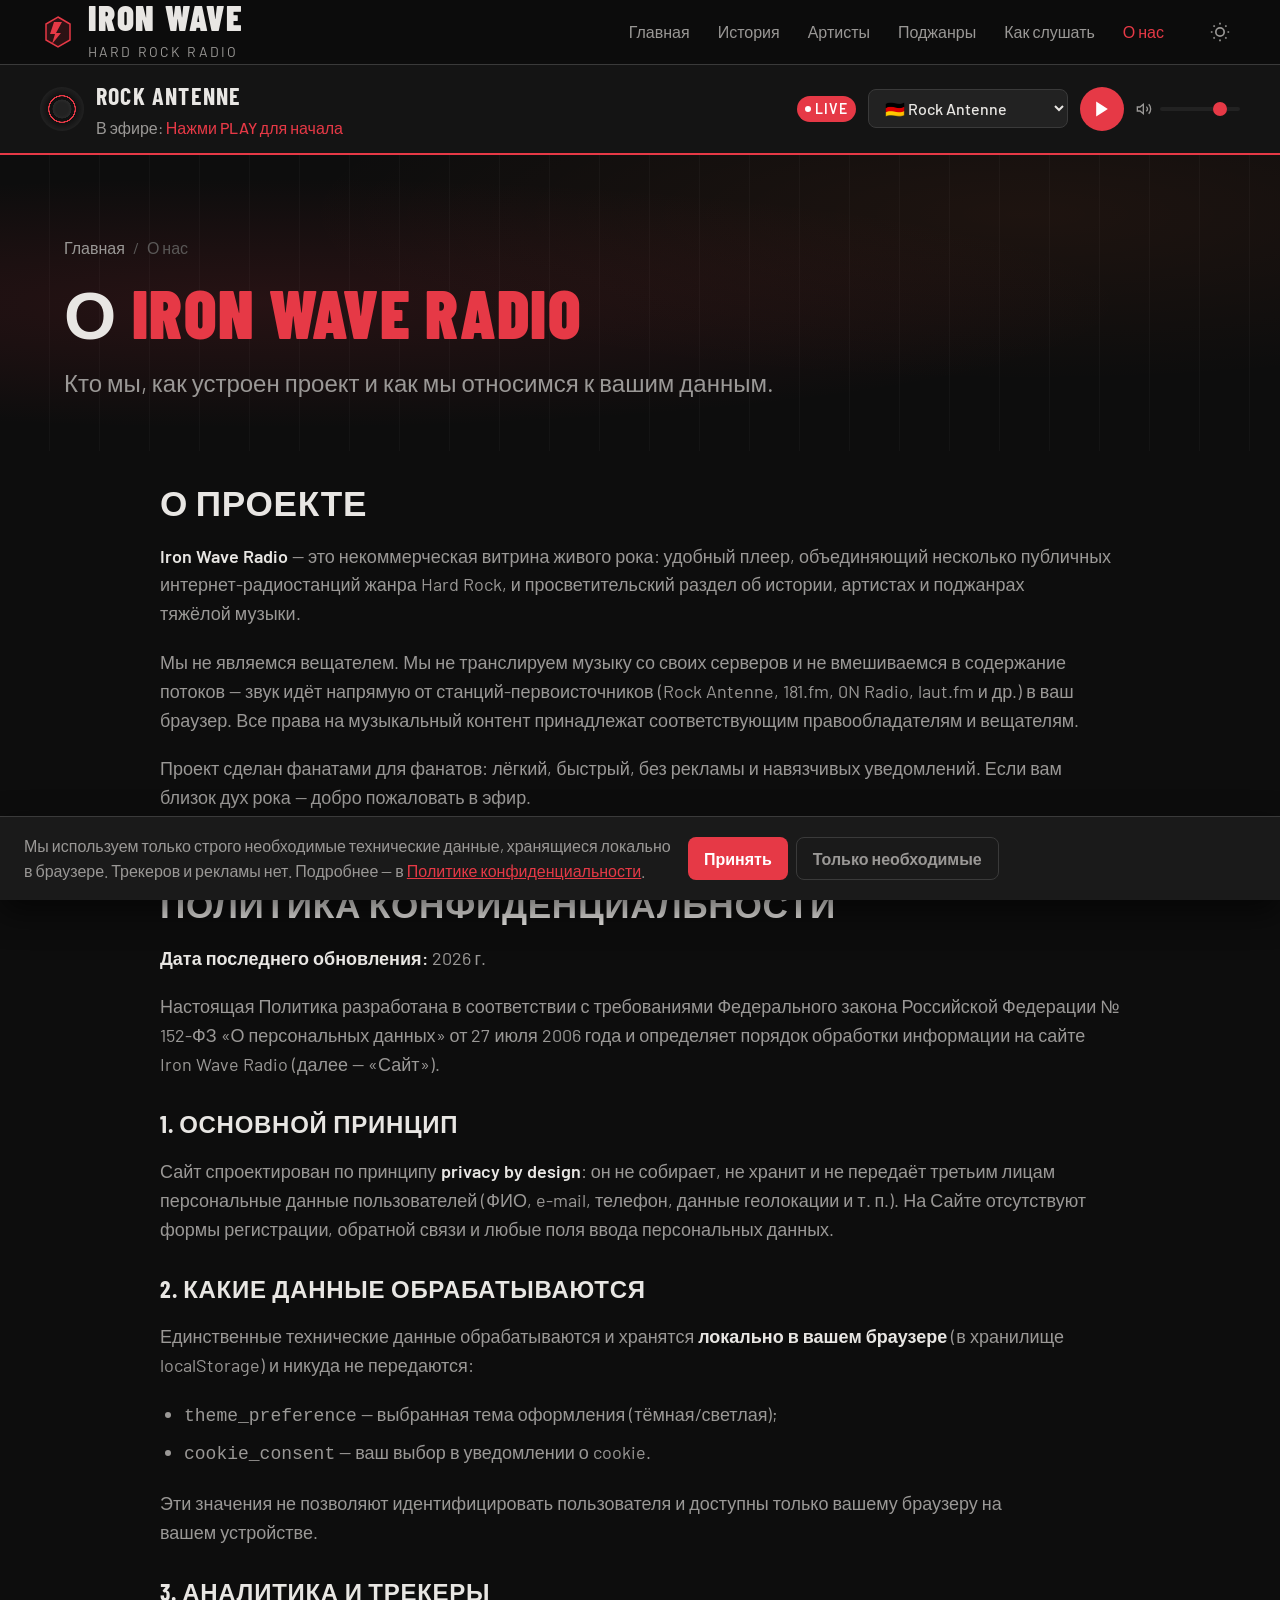
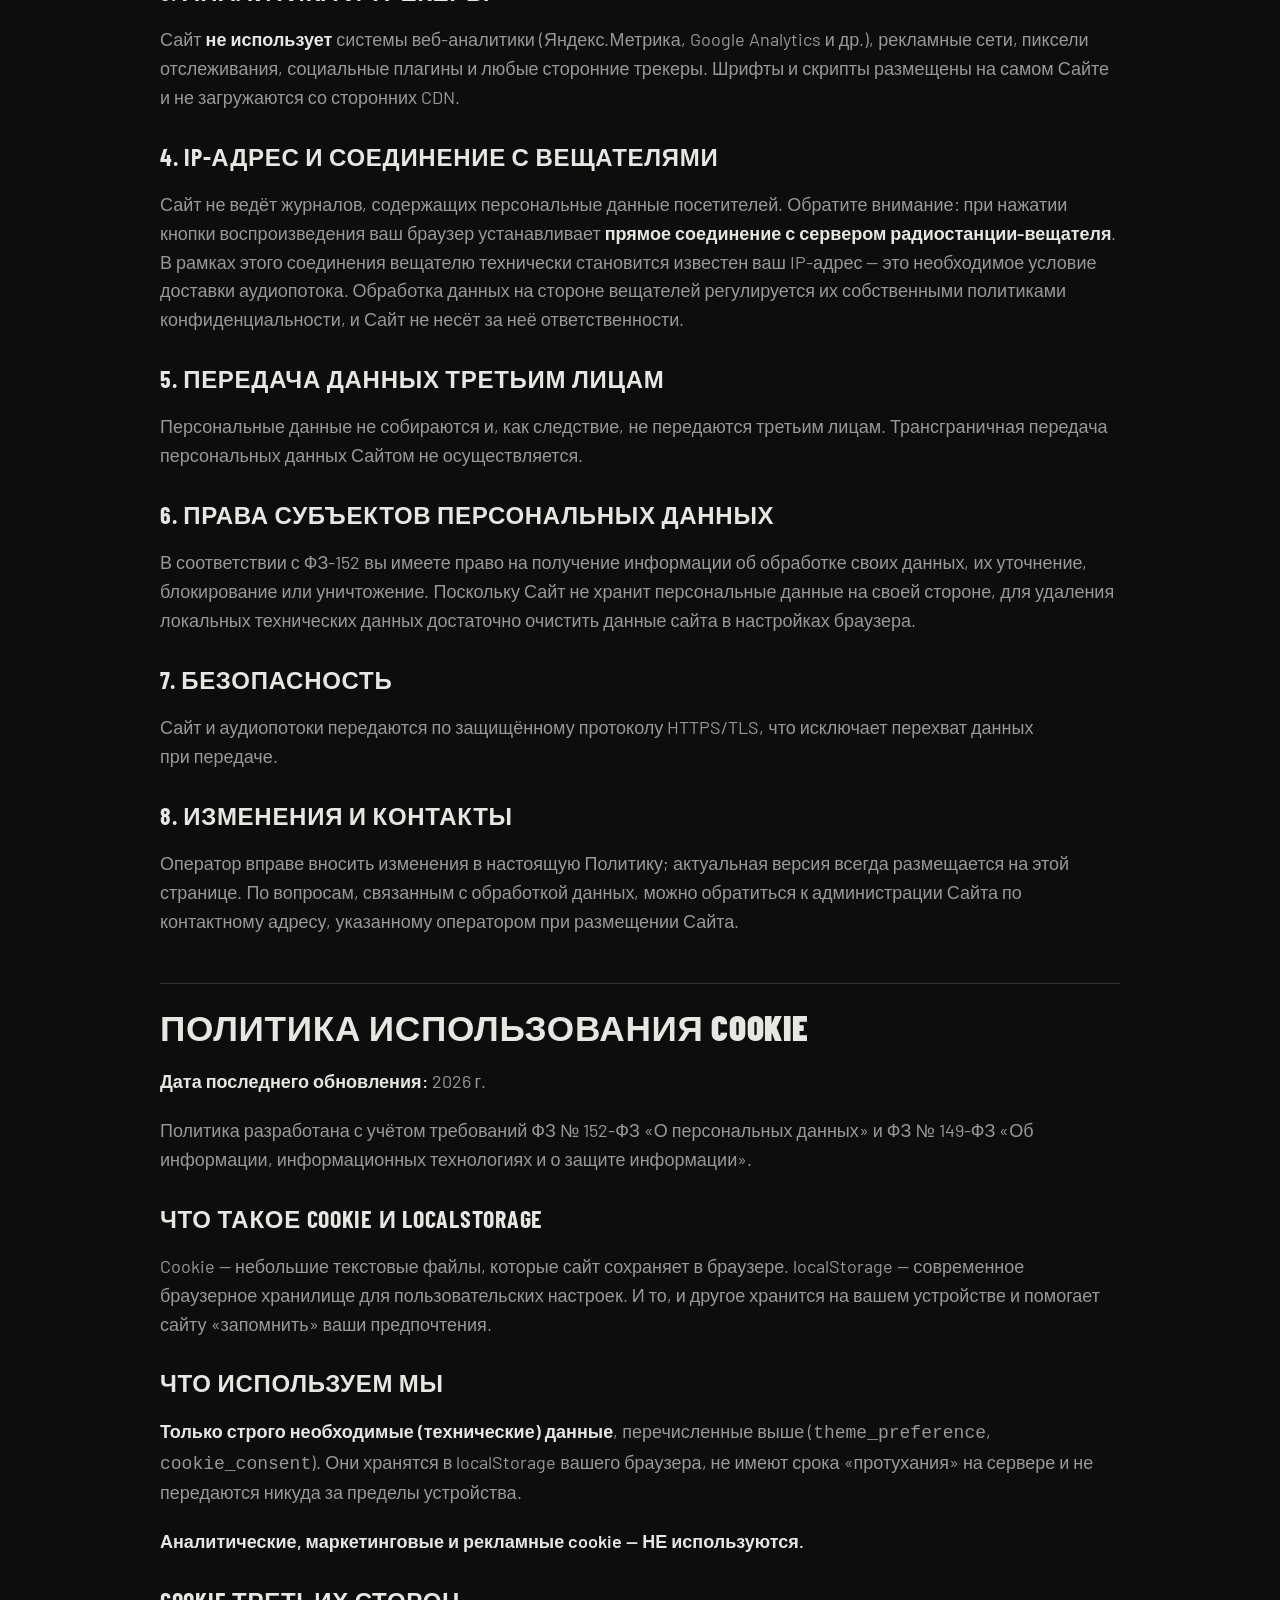
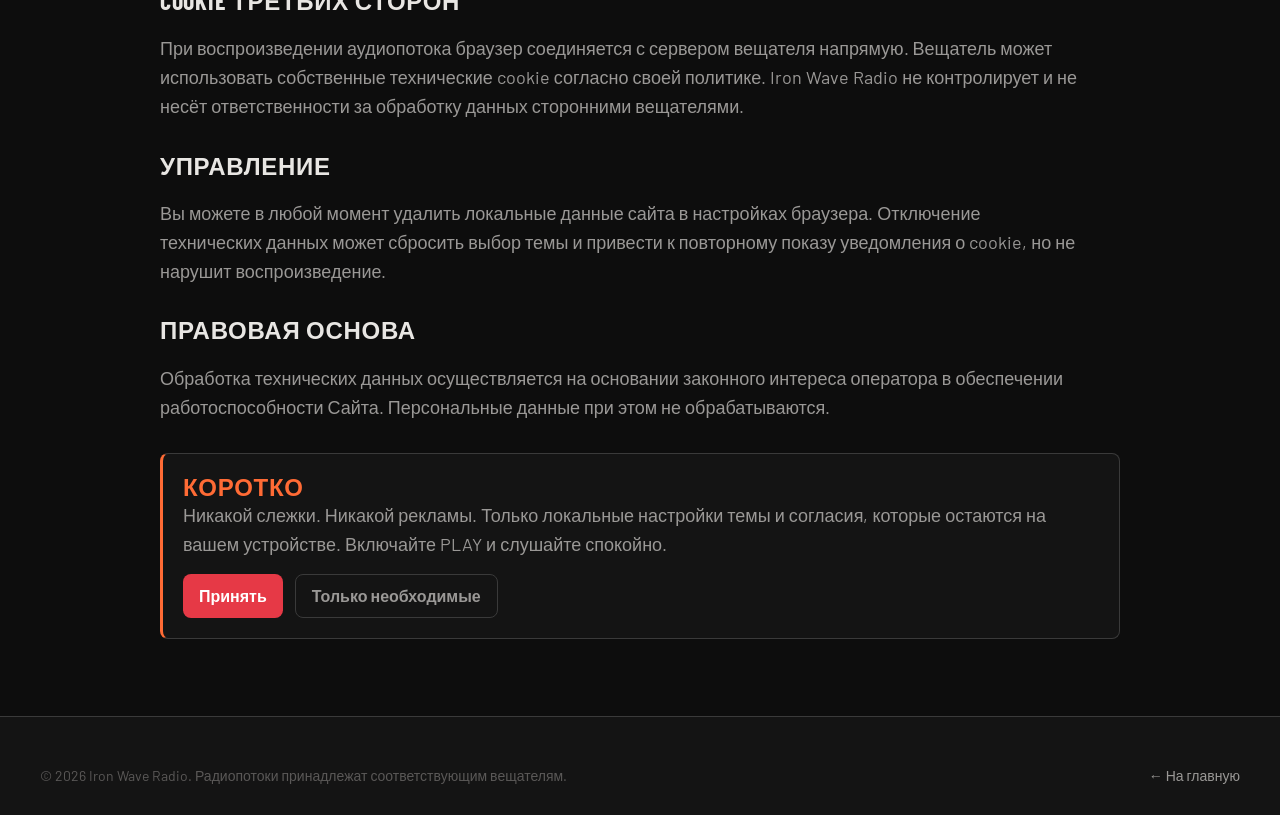
==== about.html @ d5342d9d "Build out Iron Wave Radio: multi-page site, 12 streams, self-hosted fonts - Fix bugs from template: " ====
<!DOCTYPE html>
<html lang="ru" data-theme="dark">
<head>
  <meta charset="UTF-8">
  <meta name="viewport" content="width=device-width, initial-scale=1.0">
  <title>О радиостанции, конфиденциальность и cookies | Iron Wave Radio</title>
  <meta name="description" content="О проекте Iron Wave Radio, политика конфиденциальности по 152-ФЗ и политика использования cookie. Мы не собираем персональные данные и не используем трекеры.">
  <link rel="canonical" href="/about.html">
  <link rel="icon" type="image/svg+xml" href="data:image/svg+xml,%3Csvg xmlns='http://www.w3.org/2000/svg' viewBox='0 0 32 32'%3E%3Crect width='32' height='32' fill='%23111'/%3E%3Cpath d='M6 8 L6 24 L10 24 L10 17 L16 17 L16 24 L20 24 L20 8 L16 8 L16 14 L10 14 L10 8 Z' fill='%23e63946'/%3E%3Cpath d='M22 8 L22 24 L26 24 L26 8 Z' fill='%23e63946'/%3E%3C/svg%3E">
  <link rel="stylesheet" href="assets/fonts.css">
  <link rel="stylesheet" href="assets/styles.css">
</head>
<body>

<a href="#main" class="btn btn-primary" style="position:absolute;top:-60px;left:var(--space-2);z-index:9999;" onfocus="this.style.top='var(--space-2)'" onblur="this.style.top='-60px'">Перейти к содержимому</a>

<div id="cookie-banner" role="dialog" aria-label="Уведомление о cookies">
  <p>Мы используем только строго необходимые технические данные, хранящиеся локально в браузере. Трекеров и рекламы нет. Подробнее — в <a href="#privacy">Политике конфиденциальности</a>.</p>
  <div class="cookie-btns">
    <button class="btn btn-primary" onclick="acceptCookies()">Принять</button>
    <button class="btn btn-outline" onclick="closeCookieBanner()">Только необходимые</button>
  </div>
</div>

<header>
  <div class="header-inner">
    <a href="index.html" class="logo" aria-label="IRON WAVE RADIO — на главную">
      <svg width="36" height="36" viewBox="0 0 36 36" fill="none" aria-hidden="true">
        <path d="M18 3 L30 10 L30 26 L18 33 L6 26 L6 10 Z" fill="currentColor" opacity="0.15"/>
        <path d="M18 3 L30 10 L30 26 L18 33 L6 26 L6 10 Z" stroke="currentColor" stroke-width="1.5"/>
        <path d="M14 8 L22 8 L16 19 L21 19 L12 30 L15 20 L10 20 Z" fill="currentColor"/>
      </svg>
      <div><span class="logo-text">Iron Wave</span><span class="logo-sub">Hard Rock Radio</span></div>
    </a>
    <nav class="main-nav" aria-label="Основная навигация">
      <a href="index.html">Главная</a>
      <a href="history.html">История</a>
      <a href="artists.html">Артисты</a>
      <a href="subgenres.html">Поджанры</a>
      <a href="guide.html">Как слушать</a>
      <a href="about.html" aria-current="page">О нас</a>
    </nav>
    <div class="header-actions">
      <button id="theme-toggle" aria-label="Переключить тему"></button>
      <button class="hamburger" id="hamburger" aria-label="Меню" aria-expanded="false"><span></span><span></span><span></span></button>
    </div>
  </div>
</header>

<nav class="mobile-menu hidden" id="mobile-menu" aria-label="Мобильное меню">
  <a href="index.html">🏠 Главная</a>
  <a href="history.html">📖 История</a>
  <a href="artists.html">🎸 Артисты</a>
  <a href="subgenres.html">🎚️ Поджанры</a>
  <a href="guide.html">🎧 Как слушать</a>
  <a href="about.html">⚡ О нас</a>
</nav>

<div class="player-bar" role="region" aria-label="Плеер">
  <div class="player-inner">
    <div class="station-info">
      <div class="vinyl-icon" id="vinyl" aria-hidden="true"></div>
      <div>
        <div class="station-name" id="current-station-name">Rock Antenne</div>
        <div class="now-playing">В эфире: <span id="now-track">Нажми PLAY для начала</span></div>
      </div>
    </div>
    <div class="player-controls">
      <div class="live-badge"><div class="live-dot"></div>LIVE</div>
      <label class="sr-only" for="station-select">Выбор станции</label>
      <select id="station-select" class="station-select" aria-label="Выбор станции"></select>
      <button class="play-btn" id="play-btn" onclick="togglePlay()" aria-label="Воспроизвести / Остановить">
        <svg id="play-icon" width="20" height="20" viewBox="0 0 24 24" fill="currentColor"><polygon points="5,3 19,12 5,21"/></svg>
      </button>
      <div class="volume-wrap" aria-label="Громкость">
        <svg width="16" height="16" viewBox="0 0 24 24" fill="none" stroke="currentColor" stroke-width="2" aria-hidden="true">
          <polygon points="11 5 6 9 2 9 2 15 6 15 11 19 11 5"/>
          <path d="M19.07 4.93a10 10 0 0 1 0 14.14M15.54 8.46a5 5 0 0 1 0 7.07"/>
        </svg>
        <input type="range" id="volume" min="0" max="1" step="0.05" value="0.8" aria-label="Громкость">
      </div>
    </div>
  </div>
</div>
<audio id="radio-player" preload="none"></audio>

<main id="main">
  <section class="page-hero">
    <div class="hero-bg" aria-hidden="true"></div>
    <div class="container">
      <div class="breadcrumb"><a href="index.html">Главная</a><span>/</span>О нас</div>
      <h1 class="page-title">О <em>Iron Wave Radio</em></h1>
      <p class="page-intro">Кто мы, как устроен проект и как мы относимся к вашим данным.</p>
    </div>
  </section>

  <section class="section" style="padding-top:0">
    <div class="container">
      <article class="prose">
        <h2 id="about">О проекте</h2>
        <p><strong>Iron Wave Radio</strong> — это некоммерческая витрина живого рока: удобный плеер, объединяющий несколько публичных интернет-радиостанций жанра Hard Rock, и просветительский раздел об истории, артистах и поджанрах тяжёлой музыки.</p>
        <p>Мы не являемся вещателем. Мы не транслируем музыку со своих серверов и не вмешиваемся в содержание потоков — звук идёт напрямую от станций-первоисточников (Rock Antenne, 181.fm, 0N Radio, laut.fm и др.) в ваш браузер. Все права на музыкальный контент принадлежат соответствующим правообладателям и вещателям.</p>
        <p>Проект сделан фанатами для фанатов: лёгкий, быстрый, без рекламы и навязчивых уведомлений. Если вам близок дух рока — добро пожаловать в эфир.</p>

        <h2 id="privacy">Политика конфиденциальности</h2>
        <p><strong>Дата последнего обновления:</strong> <span data-year>2025</span> г.</p>
        <p>Настоящая Политика разработана в соответствии с требованиями Федерального закона Российской Федерации № 152-ФЗ «О персональных данных» от 27 июля 2006 года и определяет порядок обработки информации на сайте Iron Wave Radio (далее — «Сайт»).</p>

        <h3>1. Основной принцип</h3>
        <p>Сайт спроектирован по принципу <strong>privacy by design</strong>: он не собирает, не хранит и не передаёт третьим лицам персональные данные пользователей (ФИО, e-mail, телефон, данные геолокации и т. п.). На Сайте отсутствуют формы регистрации, обратной связи и любые поля ввода персональных данных.</p>

        <h3>2. Какие данные обрабатываются</h3>
        <p>Единственные технические данные обрабатываются и хранятся <strong>локально в вашем браузере</strong> (в хранилище localStorage) и никуда не передаются:</p>
        <ul>
          <li><code>theme_preference</code> — выбранная тема оформления (тёмная/светлая);</li>
          <li><code>cookie_consent</code> — ваш выбор в уведомлении о cookie.</li>
        </ul>
        <p>Эти значения не позволяют идентифицировать пользователя и доступны только вашему браузеру на вашем устройстве.</p>

        <h3>3. Аналитика и трекеры</h3>
        <p>Сайт <strong>не использует</strong> системы веб-аналитики (Яндекс.Метрика, Google Analytics и др.), рекламные сети, пиксели отслеживания, социальные плагины и любые сторонние трекеры. Шрифты и скрипты размещены на самом Сайте и не загружаются со сторонних CDN.</p>

        <h3>4. IP-адрес и соединение с вещателями</h3>
        <p>Сайт не ведёт журналов, содержащих персональные данные посетителей. Обратите внимание: при нажатии кнопки воспроизведения ваш браузер устанавливает <strong>прямое соединение с сервером радиостанции-вещателя</strong>. В рамках этого соединения вещателю технически становится известен ваш IP-адрес — это необходимое условие доставки аудиопотока. Обработка данных на стороне вещателей регулируется их собственными политиками конфиденциальности, и Сайт не несёт за неё ответственности.</p>

        <h3>5. Передача данных третьим лицам</h3>
        <p>Персональные данные не собираются и, как следствие, не передаются третьим лицам. Трансграничная передача персональных данных Сайтом не осуществляется.</p>

        <h3>6. Права субъектов персональных данных</h3>
        <p>В соответствии с ФЗ-152 вы имеете право на получение информации об обработке своих данных, их уточнение, блокирование или уничтожение. Поскольку Сайт не хранит персональные данные на своей стороне, для удаления локальных технических данных достаточно очистить данные сайта в настройках браузера.</p>

        <h3>7. Безопасность</h3>
        <p>Сайт и аудиопотоки передаются по защищённому протоколу HTTPS/TLS, что исключает перехват данных при передаче.</p>

        <h3>8. Изменения и контакты</h3>
        <p>Оператор вправе вносить изменения в настоящую Политику; актуальная версия всегда размещается на этой странице. По вопросам, связанным с обработкой данных, можно обратиться к администрации Сайта по контактному адресу, указанному оператором при размещении Сайта.</p>

        <h2 id="cookies">Политика использования Cookie</h2>
        <p><strong>Дата последнего обновления:</strong> <span data-year>2025</span> г.</p>
        <p>Политика разработана с учётом требований ФЗ № 152-ФЗ «О персональных данных» и ФЗ № 149-ФЗ «Об информации, информационных технологиях и о защите информации».</p>

        <h3>Что такое cookie и localStorage</h3>
        <p>Cookie — небольшие текстовые файлы, которые сайт сохраняет в браузере. localStorage — современное браузерное хранилище для пользовательских настроек. И то, и другое хранится на вашем устройстве и помогает сайту «запомнить» ваши предпочтения.</p>

        <h3>Что используем мы</h3>
        <p><strong>Только строго необходимые (технические) данные</strong>, перечисленные выше (<code>theme_preference</code>, <code>cookie_consent</code>). Они хранятся в localStorage вашего браузера, не имеют срока «протухания» на сервере и не передаются никуда за пределы устройства.</p>
        <p><strong>Аналитические, маркетинговые и рекламные cookie — НЕ используются.</strong></p>

        <h3>Cookie третьих сторон</h3>
        <p>При воспроизведении аудиопотока браузер соединяется с сервером вещателя напрямую. Вещатель может использовать собственные технические cookie согласно своей политике. Iron Wave Radio не контролирует и не несёт ответственности за обработку данных сторонними вещателями.</p>

        <h3>Управление</h3>
        <p>Вы можете в любой момент удалить локальные данные сайта в настройках браузера. Отключение технических данных может сбросить выбор темы и привести к повторному показу уведомления о cookie, но не нарушит воспроизведение.</p>

        <h3>Правовая основа</h3>
        <p>Обработка технических данных осуществляется на основании законного интереса оператора в обеспечении работоспособности Сайта. Персональные данные при этом не обрабатываются.</p>

        <div class="callout" style="margin-top:var(--space-8)"><h3>Коротко</h3><p>Никакой слежки. Никакой рекламы. Только локальные настройки темы и согласия, которые остаются на вашем устройстве. Включайте PLAY и слушайте спокойно.</p>
          <div style="margin-top:var(--space-4);display:flex;gap:var(--space-3);flex-wrap:wrap;">
            <button class="btn btn-primary" onclick="acceptCookies()">Принять</button>
            <button class="btn btn-outline" onclick="closeCookieBanner()">Только необходимые</button>
          </div>
        </div>
      </article>
    </div>
  </section>
</main>

<footer>
  <div class="footer-inner">
    <div class="footer-bottom" style="border-top:none;padding-top:0">
      <p>© <span data-year>2025</span> Iron Wave Radio. Радиопотоки принадлежат соответствующим вещателям.</p>
      <p><a href="index.html" style="color:var(--color-text-muted);text-decoration:none">← На главную</a></p>
    </div>
  </div>
</footer>

<script src="assets/app.js"></script>
</body>
</html>
---- assets/fonts.css ----
/* vietnamese */
@font-face {
  font-family: 'Barlow';
  font-style: normal;
  font-weight: 400;
  font-display: swap;
  src: url(fonts/7cHpv4kjgoGqM7E_A8s52Hs.woff2) format('woff2');
  unicode-range: U+0102-0103, U+0110-0111, U+0128-0129, U+0168-0169, U+01A0-01A1, U+01AF-01B0, U+0300-0301, U+0303-0304, U+0308-0309, U+0323, U+0329, U+1EA0-1EF9, U+20AB;
}
/* latin-ext */
@font-face {
  font-family: 'Barlow';
  font-style: normal;
  font-weight: 400;
  font-display: swap;
  src: url(fonts/7cHpv4kjgoGqM7E_Ass52Hs.woff2) format('woff2');
  unicode-range: U+0100-02BA, U+02BD-02C5, U+02C7-02CC, U+02CE-02D7, U+02DD-02FF, U+0304, U+0308, U+0329, U+1D00-1DBF, U+1E00-1E9F, U+1EF2-1EFF, U+2020, U+20A0-20AB, U+20AD-20C0, U+2113, U+2C60-2C7F, U+A720-A7FF;
}
/* latin */
@font-face {
  font-family: 'Barlow';
  font-style: normal;
  font-weight: 400;
  font-display: swap;
  src: url(fonts/7cHpv4kjgoGqM7E_DMs5.woff2) format('woff2');
  unicode-range: U+0000-00FF, U+0131, U+0152-0153, U+02BB-02BC, U+02C6, U+02DA, U+02DC, U+0304, U+0308, U+0329, U+2000-206F, U+20AC, U+2122, U+2191, U+2193, U+2212, U+2215, U+FEFF, U+FFFD;
}
/* vietnamese */
@font-face {
  font-family: 'Barlow';
  font-style: normal;
  font-weight: 500;
  font-display: swap;
  src: url(fonts/7cHqv4kjgoGqM7E3_-gs6FospT4.woff2) format('woff2');
  unicode-range: U+0102-0103, U+0110-0111, U+0128-0129, U+0168-0169, U+01A0-01A1, U+01AF-01B0, U+0300-0301, U+0303-0304, U+0308-0309, U+0323, U+0329, U+1EA0-1EF9, U+20AB;
}
/* latin-ext */
@font-face {
  font-family: 'Barlow';
  font-style: normal;
  font-weight: 500;
  font-display: swap;
  src: url(fonts/7cHqv4kjgoGqM7E3_-gs6VospT4.woff2) format('woff2');
  unicode-range: U+0100-02BA, U+02BD-02C5, U+02C7-02CC, U+02CE-02D7, U+02DD-02FF, U+0304, U+0308, U+0329, U+1D00-1DBF, U+1E00-1E9F, U+1EF2-1EFF, U+2020, U+20A0-20AB, U+20AD-20C0, U+2113, U+2C60-2C7F, U+A720-A7FF;
}
/* latin */
@font-face {
  font-family: 'Barlow';
  font-style: normal;
  font-weight: 500;
  font-display: swap;
  src: url(fonts/7cHqv4kjgoGqM7E3_-gs51os.woff2) format('woff2');
  unicode-range: U+0000-00FF, U+0131, U+0152-0153, U+02BB-02BC, U+02C6, U+02DA, U+02DC, U+0304, U+0308, U+0329, U+2000-206F, U+20AC, U+2122, U+2191, U+2193, U+2212, U+2215, U+FEFF, U+FFFD;
}
/* vietnamese */
@font-face {
  font-family: 'Barlow';
  font-style: normal;
  font-weight: 600;
  font-display: swap;
  src: url(fonts/7cHqv4kjgoGqM7E30-8s6FospT4.woff2) format('woff2');
  unicode-range: U+0102-0103, U+0110-0111, U+0128-0129, U+0168-0169, U+01A0-01A1, U+01AF-01B0, U+0300-0301, U+0303-0304, U+0308-0309, U+0323, U+0329, U+1EA0-1EF9, U+20AB;
}
/* latin-ext */
@font-face {
  font-family: 'Barlow';
  font-style: normal;
  font-weight: 600;
  font-display: swap;
  src: url(fonts/7cHqv4kjgoGqM7E30-8s6VospT4.woff2) format('woff2');
  unicode-range: U+0100-02BA, U+02BD-02C5, U+02C7-02CC, U+02CE-02D7, U+02DD-02FF, U+0304, U+0308, U+0329, U+1D00-1DBF, U+1E00-1E9F, U+1EF2-1EFF, U+2020, U+20A0-20AB, U+20AD-20C0, U+2113, U+2C60-2C7F, U+A720-A7FF;
}
/* latin */
@font-face {
  font-family: 'Barlow';
  font-style: normal;
  font-weight: 600;
  font-display: swap;
  src: url(fonts/7cHqv4kjgoGqM7E30-8s51os.woff2) format('woff2');
  unicode-range: U+0000-00FF, U+0131, U+0152-0153, U+02BB-02BC, U+02C6, U+02DA, U+02DC, U+0304, U+0308, U+0329, U+2000-206F, U+20AC, U+2122, U+2191, U+2193, U+2212, U+2215, U+FEFF, U+FFFD;
}
/* vietnamese */
@font-face {
  font-family: 'Barlow Condensed';
  font-style: normal;
  font-weight: 700;
  font-display: swap;
  src: url(fonts/HTxwL3I-JCGChYJ8VI-L6OO_au7B46r2z3nWuZEC.woff2) format('woff2');
  unicode-range: U+0102-0103, U+0110-0111, U+0128-0129, U+0168-0169, U+01A0-01A1, U+01AF-01B0, U+0300-0301, U+0303-0304, U+0308-0309, U+0323, U+0329, U+1EA0-1EF9, U+20AB;
}
/* latin-ext */
@font-face {
  font-family: 'Barlow Condensed';
  font-style: normal;
  font-weight: 700;
  font-display: swap;
  src: url(fonts/HTxwL3I-JCGChYJ8VI-L6OO_au7B46r2z3jWuZEC.woff2) format('woff2');
  unicode-range: U+0100-02BA, U+02BD-02C5, U+02C7-02CC, U+02CE-02D7, U+02DD-02FF, U+0304, U+0308, U+0329, U+1D00-1DBF, U+1E00-1E9F, U+1EF2-1EFF, U+2020, U+20A0-20AB, U+20AD-20C0, U+2113, U+2C60-2C7F, U+A720-A7FF;
}
/* latin */
@font-face {
  font-family: 'Barlow Condensed';
  font-style: normal;
  font-weight: 700;
  font-display: swap;
  src: url(fonts/HTxwL3I-JCGChYJ8VI-L6OO_au7B46r2z3bWuQ.woff2) format('woff2');
  unicode-range: U+0000-00FF, U+0131, U+0152-0153, U+02BB-02BC, U+02C6, U+02DA, U+02DC, U+0304, U+0308, U+0329, U+2000-206F, U+20AC, U+2122, U+2191, U+2193, U+2212, U+2215, U+FEFF, U+FFFD;
}
/* vietnamese */
@font-face {
  font-family: 'Barlow Condensed';
  font-style: normal;
  font-weight: 900;
  font-display: swap;
  src: url(fonts/HTxwL3I-JCGChYJ8VI-L6OO_au7B45L0z3nWuZEC.woff2) format('woff2');
  unicode-range: U+0102-0103, U+0110-0111, U+0128-0129, U+0168-0169, U+01A0-01A1, U+01AF-01B0, U+0300-0301, U+0303-0304, U+0308-0309, U+0323, U+0329, U+1EA0-1EF9, U+20AB;
}
/* latin-ext */
@font-face {
  font-family: 'Barlow Condensed';
  font-style: normal;
  font-weight: 900;
  font-display: swap;
  src: url(fonts/HTxwL3I-JCGChYJ8VI-L6OO_au7B45L0z3jWuZEC.woff2) format('woff2');
  unicode-range: U+0100-02BA, U+02BD-02C5, U+02C7-02CC, U+02CE-02D7, U+02DD-02FF, U+0304, U+0308, U+0329, U+1D00-1DBF, U+1E00-1E9F, U+1EF2-1EFF, U+2020, U+20A0-20AB, U+20AD-20C0, U+2113, U+2C60-2C7F, U+A720-A7FF;
}
/* latin */
@font-face {
  font-family: 'Barlow Condensed';
  font-style: normal;
  font-weight: 900;
  font-display: swap;
  src: url(fonts/HTxwL3I-JCGChYJ8VI-L6OO_au7B45L0z3bWuQ.woff2) format('woff2');
  unicode-range: U+0000-00FF, U+0131, U+0152-0153, U+02BB-02BC, U+02C6, U+02DA, U+02DC, U+0304, U+0308, U+0329, U+2000-206F, U+20AC, U+2122, U+2191, U+2193, U+2212, U+2215, U+FEFF, U+FFFD;
}
---- assets/styles.css ----
/* Iron Wave Radio — shared stylesheet
   Art direction: Hard Rock → aggressive, raw, electric energy
   Palette: dark charcoal base, crimson red accent, warm gray text
   Typography: Barlow Condensed (display) + Barlow (body) */

/* === TOKENS === */
:root {
  --text-xs:   clamp(0.75rem,  0.7rem + 0.25vw, 0.875rem);
  --text-sm:   clamp(0.875rem, 0.8rem + 0.35vw, 1rem);
  --text-base: clamp(1rem,     0.95rem + 0.25vw, 1.125rem);
  --text-lg:   clamp(1.125rem, 1rem + 0.75vw, 1.5rem);
  --text-xl:   clamp(1.5rem,   1.2rem + 1.25vw, 2.25rem);
  --text-2xl:  clamp(2rem,     1.2rem + 2.5vw, 3.5rem);
  --text-3xl:  clamp(2.5rem,   1rem + 4vw, 5rem);
  --text-hero: clamp(3rem,     0.5rem + 7vw, 8rem);

  --space-1:  0.25rem; --space-2: 0.5rem; --space-3: 0.75rem;
  --space-4:  1rem;    --space-5: 1.25rem; --space-6: 1.5rem;
  --space-8:  2rem;    --space-10: 2.5rem; --space-12: 3rem;
  --space-16: 4rem;    --space-20: 5rem;   --space-24: 6rem;

  --radius-sm: 0.25rem; --radius-md: 0.5rem;
  --radius-lg: 0.75rem; --radius-xl: 1rem; --radius-full: 9999px;

  --transition: 180ms cubic-bezier(0.16, 1, 0.3, 1);

  --font-display: 'Barlow Condensed', 'Arial Narrow', sans-serif;
  --font-body: 'Barlow', 'Helvetica Neue', sans-serif;

  --content-narrow: 640px;
  --content-default: 960px;
  --content-wide: 1200px;

  /* Hard Rock custom palette — dark/default */
  --color-bg:             #0d0d0d;
  --color-surface:        #141414;
  --color-surface-2:      #1a1a1a;
  --color-surface-offset: #222222;
  --color-surface-dynamic:#2a2a2a;
  --color-divider:        #333333;
  --color-border:         #3a3a3a;
  --color-text:           #e8e6e3;
  --color-text-muted:     #9a9896;
  --color-text-faint:     #5a5857;
  --color-text-inverse:   #0d0d0d;

  --color-primary:        #e63946;
  --color-primary-hover:  #c1121f;
  --color-primary-active: #9d0208;
  --color-primary-highlight: #3a1015;

  --color-accent:         #ff6b35;
  --color-gold:           #ffd60a;

  --shadow-sm: 0 1px 2px oklch(0 0 0 / 0.4);
  --shadow-md: 0 4px 12px oklch(0 0 0 / 0.5);
  --shadow-lg: 0 12px 32px oklch(0 0 0 / 0.6);
}

[data-theme="light"] {
  --color-bg:             #f5f5f5;
  --color-surface:        #ffffff;
  --color-surface-2:      #fafafa;
  --color-surface-offset: #eeeeee;
  --color-surface-dynamic:#e5e5e5;
  --color-divider:        #dddddd;
  --color-border:         #cccccc;
  --color-text:           #1a1a1a;
  --color-text-muted:     #555555;
  --color-text-faint:     #999999;
  --color-text-inverse:   #ffffff;
  --color-primary:        #c1121f;
  --color-primary-hover:  #9d0208;
  --color-primary-active: #780000;
  --color-primary-highlight: #fde0e2;
  --shadow-sm: 0 1px 2px oklch(0.2 0.01 80 / 0.08);
  --shadow-md: 0 4px 12px oklch(0.2 0.01 80 / 0.1);
  --shadow-lg: 0 12px 32px oklch(0.2 0.01 80 / 0.15);
}

@media (prefers-color-scheme: light) {
  :root:not([data-theme]) {
    --color-bg: #f5f5f5; --color-surface: #ffffff;
    --color-surface-2: #fafafa; --color-surface-offset: #eeeeee;
    --color-surface-dynamic: #e5e5e5; --color-divider: #dddddd;
    --color-border: #cccccc; --color-text: #1a1a1a;
    --color-text-muted: #555555; --color-text-faint: #999999;
    --color-text-inverse: #ffffff; --color-primary: #c1121f;
    --color-primary-hover: #9d0208; --color-primary-active: #780000;
    --color-primary-highlight: #fde0e2;
    --shadow-sm: 0 1px 2px oklch(0.2 0.01 80 / 0.08);
    --shadow-md: 0 4px 12px oklch(0.2 0.01 80 / 0.1);
    --shadow-lg: 0 12px 32px oklch(0.2 0.01 80 / 0.15);
  }
}

/* === BASE === */
*, *::before, *::after { box-sizing: border-box; margin: 0; padding: 0; }
html {
  -webkit-font-smoothing: antialiased; -moz-osx-font-smoothing: grayscale;
  text-rendering: optimizeLegibility; scroll-behavior: smooth;
  scroll-padding-top: var(--space-16);
}
body {
  min-height: 100dvh; line-height: 1.6;
  font-family: var(--font-body); font-size: var(--text-base);
  color: var(--color-text); background-color: var(--color-bg);
  overflow-x: hidden;
}
img, video { display: block; max-width: 100%; height: auto; }
ul[role="list"], ol[role="list"] { list-style: none; }
input, button, select { font: inherit; color: inherit; }
h1,h2,h3,h4,h5,h6 { text-wrap: balance; line-height: 1.1; }
p, li { text-wrap: pretty; }
button { cursor: pointer; background: none; border: none; }
a { color: inherit; }
.sr-only { position: absolute; width: 1px; height: 1px; padding: 0; margin: -1px;
           overflow: hidden; clip: rect(0,0,0,0); white-space: nowrap; border: 0; }
::selection { background: oklch(from var(--color-primary) l c h / 0.3); color: var(--color-text); }
:focus-visible { outline: 2px solid var(--color-primary); outline-offset: 3px; border-radius: var(--radius-sm); }
@media (prefers-reduced-motion: reduce) {
  *, *::before, *::after { animation-duration: 0.01ms !important; transition-duration: 0.01ms !important; }
}

/* === COOKIE BANNER === */
#cookie-banner {
  position: fixed; bottom: 0; left: 0; right: 0; z-index: 1000;
  background: var(--color-surface-2);
  border-top: 1px solid var(--color-border);
  padding: var(--space-4) var(--space-6);
  display: flex; gap: var(--space-4); align-items: center; flex-wrap: wrap;
  box-shadow: var(--shadow-lg);
  transform: translateY(100%);
  animation: slide-up 0.5s 1.5s cubic-bezier(0.16,1,0.3,1) forwards;
}
@keyframes slide-up { to { transform: translateY(0); } }
#cookie-banner p { font-size: var(--text-sm); color: var(--color-text-muted); flex: 1; min-width: 200px; max-width: 72ch; }
#cookie-banner p a { color: var(--color-primary); text-decoration: underline; }
.cookie-btns { display: flex; gap: var(--space-2); flex-wrap: wrap; }
.btn { display: inline-flex; align-items: center; gap: var(--space-2);
       padding: var(--space-2) var(--space-4); border-radius: var(--radius-md);
       font-size: var(--text-sm); font-weight: 600; transition: all var(--transition);
       white-space: nowrap; border: none; cursor: pointer; text-decoration: none; }
.btn-primary { background: var(--color-primary); color: #fff; }
.btn-primary:hover { background: var(--color-primary-hover); }
.btn-outline { background: transparent; color: var(--color-text-muted);
               border: 1px solid var(--color-border); }
.btn-outline:hover { border-color: var(--color-text-muted); color: var(--color-text); }
.btn-ghost { background: transparent; color: var(--color-text-muted); padding: var(--space-2) var(--space-3); }
.btn-ghost:hover { color: var(--color-text); }

/* === HEADER === */
header {
  position: sticky; top: 0; z-index: 100;
  background: color-mix(in oklch, var(--color-bg) 85%, transparent);
  backdrop-filter: blur(12px);
  border-bottom: 1px solid var(--color-border);
  padding: 0 var(--space-6);
}
.header-inner {
  max-width: var(--content-wide); margin: 0 auto;
  display: flex; align-items: center; height: 64px; gap: var(--space-6);
}
.logo {
  display: flex; align-items: center; gap: var(--space-3);
  text-decoration: none; flex-shrink: 0;
}
.logo svg { color: var(--color-primary); }
.logo-text { font-family: var(--font-display); font-size: var(--text-xl); font-weight: 900;
             letter-spacing: 0.05em; text-transform: uppercase; color: var(--color-text);
             line-height: 1; }
.logo-sub { font-size: var(--text-xs); color: var(--color-text-muted); letter-spacing: 0.15em;
            text-transform: uppercase; display: block; margin-top: 2px; }
nav.main-nav { display: flex; gap: var(--space-1); margin-left: auto; }
nav.main-nav a { font-size: var(--text-sm); font-weight: 500; color: var(--color-text-muted);
         padding: var(--space-2) var(--space-3); border-radius: var(--radius-md);
         text-decoration: none; transition: color var(--transition), background var(--transition); }
nav.main-nav a:hover { color: var(--color-text); background: var(--color-surface-offset); }
nav.main-nav a[aria-current="page"] { color: var(--color-primary); }
.header-actions { display: flex; gap: var(--space-2); align-items: center; }
#theme-toggle { width: 40px; height: 40px; display: flex; align-items: center;
                justify-content: center; border-radius: var(--radius-md);
                color: var(--color-text-muted); transition: all var(--transition); }
#theme-toggle:hover { color: var(--color-text); background: var(--color-surface-offset); }
.hamburger { display: none; flex-direction: column; gap: 5px; width: 40px; height: 40px;
              align-items: center; justify-content: center; border-radius: var(--radius-md); }
.hamburger span { display: block; width: 20px; height: 2px; background: var(--color-text-muted);
                   transition: all var(--transition); border-radius: 2px; }
.mobile-menu { display: none; }

/* === PLAYER BAR === */
.player-bar {
  position: sticky; top: 64px; z-index: 90;
  background: var(--color-surface);
  border-bottom: 2px solid var(--color-primary);
  padding: var(--space-3) var(--space-6);
}
.player-inner {
  max-width: var(--content-wide); margin: 0 auto;
  display: flex; align-items: center; gap: var(--space-4); flex-wrap: wrap;
}
.station-info { display: flex; align-items: center; gap: var(--space-3); flex: 1; min-width: 200px; }
.vinyl-icon {
  width: 44px; height: 44px; border-radius: 50%;
  background: radial-gradient(circle at 50% 50%, var(--color-surface-offset) 20%, var(--color-surface-dynamic) 30%, #111 31%, #111 40%, var(--color-primary) 41%, var(--color-primary) 44%, #111 45%, #333 100%);
  transition: transform 2s linear;
  flex-shrink: 0;
}
.vinyl-icon.spinning { animation: vinyl-spin 2s linear infinite; }
@keyframes vinyl-spin { to { transform: rotate(360deg); } }
.station-name { font-family: var(--font-display); font-size: var(--text-lg); font-weight: 700;
                text-transform: uppercase; letter-spacing: 0.05em; }
.now-playing { font-size: var(--text-sm); color: var(--color-text-muted); }
.now-playing span { color: var(--color-primary); font-weight: 500; }

.stream-selector { display: flex; gap: var(--space-2); flex-wrap: wrap; }
.stream-btn {
  padding: var(--space-1) var(--space-3); border-radius: var(--radius-full);
  font-size: var(--text-xs); font-weight: 600; text-transform: uppercase;
  letter-spacing: 0.08em; border: 1px solid var(--color-border);
  color: var(--color-text-muted); background: transparent;
  transition: all var(--transition); cursor: pointer;
}
.stream-btn:hover, .stream-btn.active {
  background: var(--color-primary); color: #fff; border-color: var(--color-primary);
}

.station-select {
  background: var(--color-surface-offset); color: var(--color-text);
  border: 1px solid var(--color-border); border-radius: var(--radius-md);
  padding: var(--space-2) var(--space-3); font-size: var(--text-sm); font-weight: 500;
  max-width: 200px; cursor: pointer; transition: border-color var(--transition);
}
.station-select:hover { border-color: var(--color-primary); }
.player-controls { display: flex; align-items: center; gap: var(--space-3); flex-wrap: wrap; }
.play-btn {
  width: 44px; height: 44px; border-radius: 50%;
  background: var(--color-primary); color: #fff;
  display: flex; align-items: center; justify-content: center;
  transition: all var(--transition); box-shadow: 0 0 0 0 var(--color-primary);
}
.play-btn:hover { background: var(--color-primary-hover); transform: scale(1.05); }
.play-btn.playing { animation: pulse-ring 1.5s ease-out infinite; }
@keyframes pulse-ring {
  0% { box-shadow: 0 0 0 0 oklch(from var(--color-primary) l c h / 0.7); }
  70% { box-shadow: 0 0 0 12px oklch(from var(--color-primary) l c h / 0); }
  100% { box-shadow: 0 0 0 0 oklch(from var(--color-primary) l c h / 0); }
}
.volume-wrap { display: flex; align-items: center; gap: var(--space-2); }
.volume-wrap svg { color: var(--color-text-muted); flex-shrink: 0; }
input[type="range"] {
  -webkit-appearance: none; appearance: none; width: 80px; height: 4px;
  background: var(--color-surface-offset); border-radius: var(--radius-full);
  outline: none; cursor: pointer;
}
input[type="range"]::-webkit-slider-thumb {
  -webkit-appearance: none; appearance: none; width: 14px; height: 14px; border-radius: 50%;
  background: var(--color-primary); cursor: pointer;
  transition: transform var(--transition);
}
input[type="range"]::-webkit-slider-thumb:hover { transform: scale(1.2); }
input[type="range"]::-moz-range-thumb {
  width: 14px; height: 14px; border: none; border-radius: 50%; background: var(--color-primary); cursor: pointer;
}
.live-badge {
  display: inline-flex; align-items: center; gap: var(--space-1);
  background: var(--color-primary); color: #fff;
  padding: 2px var(--space-2); border-radius: var(--radius-full);
  font-size: var(--text-xs); font-weight: 700; letter-spacing: 0.08em;
  text-transform: uppercase;
}
.live-dot { width: 6px; height: 6px; border-radius: 50%; background: #fff;
             animation: blink 1s ease-in-out infinite; }
@keyframes blink { 0%,100%{opacity:1} 50%{opacity:0.3} }

/* === HERO === */
.hero {
  position: relative; overflow: hidden;
  padding: clamp(var(--space-16), 10vw, var(--space-24)) var(--space-6);
  background: var(--color-bg);
}
.hero-bg {
  position: absolute; inset: 0; z-index: 0;
  background: radial-gradient(ellipse at 20% 50%, oklch(from var(--color-primary) l c h / 0.12) 0%, transparent 60%),
              radial-gradient(ellipse at 80% 20%, oklch(from var(--color-accent) l c h / 0.07) 0%, transparent 50%),
              repeating-linear-gradient(90deg, transparent, transparent 49px, oklch(from var(--color-border) l c h / 0.3) 50px);
}
.hero-inner { position: relative; z-index: 1; max-width: var(--content-wide); margin: 0 auto;
               display: grid; grid-template-columns: 1fr 1fr; gap: var(--space-12); align-items: center; }
.hero-tag { font-size: var(--text-xs); font-weight: 700; letter-spacing: 0.2em; text-transform: uppercase;
             color: var(--color-primary); margin-bottom: var(--space-4); display: block; }
.hero h1 { font-family: var(--font-display); font-size: var(--text-hero); font-weight: 900;
            text-transform: uppercase; letter-spacing: 0.02em; line-height: 0.9;
            color: var(--color-text); margin-bottom: var(--space-6); }
.hero h1 em { font-style: normal; color: var(--color-primary); display: block; }
.hero p { font-size: var(--text-lg); color: var(--color-text-muted); max-width: 50ch;
           margin-bottom: var(--space-8); }
.hero-cta { display: flex; gap: var(--space-3); flex-wrap: wrap; }
.btn-lg { padding: var(--space-3) var(--space-8); font-size: var(--text-base); }
.hero-stats { display: flex; gap: var(--space-8); margin-top: var(--space-10); }
.stat-item { text-align: left; }
.stat-num { font-family: var(--font-display); font-size: var(--text-2xl); font-weight: 900;
            color: var(--color-primary); line-height: 1; }
.stat-label { font-size: var(--text-xs); color: var(--color-text-muted); text-transform: uppercase;
              letter-spacing: 0.1em; margin-top: var(--space-1); }
.hero-visual { position: relative; display: flex; align-items: center; justify-content: center; }
.album-stack { position: relative; width: 280px; height: 280px; margin: 0 auto; }
.album-card {
  position: absolute; width: 200px; height: 200px; border-radius: var(--radius-lg);
  background: var(--color-surface-offset); border: 1px solid var(--color-border);
  display: flex; flex-direction: column; align-items: center; justify-content: center;
  gap: var(--space-2); box-shadow: var(--shadow-lg);
  transition: all var(--transition);
}
.album-card:nth-child(1) { top: 40px; left: 80px; transform: rotate(8deg); }
.album-card:nth-child(2) { top: 20px; left: 40px; transform: rotate(-4deg); z-index: 1; }
.album-card:nth-child(3) { top: 0; left: 0; transform: rotate(0deg); z-index: 2; background: var(--color-surface); }
.album-card:nth-child(3):hover { transform: rotate(-2deg) scale(1.04); z-index: 3; }
.album-art { width: 80px; height: 80px; font-size: 40px; display: flex; align-items: center; justify-content: center; }
.album-title { font-family: var(--font-display); font-size: var(--text-sm); font-weight: 700;
                text-transform: uppercase; letter-spacing: 0.05em; text-align: center; }
.album-band { font-size: var(--text-xs); color: var(--color-text-muted); }

/* === SECTIONS === */
.container { max-width: var(--content-wide); margin: 0 auto; padding-inline: var(--space-6); }
.section { padding-block: clamp(var(--space-12), 6vw, var(--space-24)); }
.section-header { margin-bottom: var(--space-12); }
.section-tag { font-size: var(--text-xs); font-weight: 700; letter-spacing: 0.2em; text-transform: uppercase;
                color: var(--color-primary); margin-bottom: var(--space-3); display: block; }
.section-title { font-family: var(--font-display); font-size: var(--text-2xl); font-weight: 900;
                  text-transform: uppercase; letter-spacing: 0.02em; }
.section-lead { font-size: var(--text-lg); color: var(--color-text-muted); max-width: 65ch; margin-top: var(--space-4); }
.divider { height: 1px; background: var(--color-divider); }

/* === STREAMS GRID === */
.streams-grid { display: grid; grid-template-columns: repeat(auto-fill, minmax(min(280px,100%), 1fr)); gap: var(--space-4); }
.station-card {
  background: var(--color-surface); border: 1px solid var(--color-border);
  border-radius: var(--radius-lg); padding: var(--space-5);
  transition: all var(--transition); cursor: pointer;
  display: flex; flex-direction: column; gap: var(--space-3);
}
.station-card:hover { border-color: var(--color-primary); box-shadow: var(--shadow-md); transform: translateY(-2px); }
.station-card.active { border-color: var(--color-primary); background: var(--color-primary-highlight); }
.station-top { display: flex; align-items: flex-start; justify-content: space-between; gap: var(--space-3); }
.station-emoji { font-size: 2rem; line-height: 1; }
.station-badge { font-size: var(--text-xs); font-weight: 600; letter-spacing: 0.08em; text-transform: uppercase;
                  padding: 2px var(--space-2); border-radius: var(--radius-full);
                  background: var(--color-primary-highlight); color: var(--color-primary); }
.station-badge.live { background: var(--color-primary); color: #fff; }
.station-card h3 { font-family: var(--font-display); font-size: var(--text-lg); font-weight: 700;
                    text-transform: uppercase; letter-spacing: 0.03em; }
.station-card p { font-size: var(--text-sm); color: var(--color-text-muted); }
.station-card .genres { display: flex; gap: var(--space-2); flex-wrap: wrap; margin-top: var(--space-1); }
.genre-tag { font-size: var(--text-xs); color: var(--color-text-faint); background: var(--color-surface-offset);
              padding: 2px var(--space-2); border-radius: var(--radius-full); }
.station-meta { font-size: var(--text-xs); color: var(--color-text-faint); display: flex; gap: var(--space-3);
                flex-wrap: wrap; margin-top: auto; padding-top: var(--space-2); }

/* === HISTORY TIMELINE === */
.timeline { position: relative; padding-left: var(--space-8); }
.timeline::before { content: ''; position: absolute; left: 0; top: 0; bottom: 0; width: 2px;
                      background: linear-gradient(to bottom, var(--color-primary), transparent); }
.timeline-item { position: relative; margin-bottom: var(--space-10); }
.timeline-item::before { content: ''; position: absolute; left: calc(-1 * var(--space-8) - 5px); top: 6px;
                           width: 12px; height: 12px; border-radius: 50%;
                           background: var(--color-primary); border: 2px solid var(--color-bg); }
.timeline-year { font-family: var(--font-display); font-size: var(--text-xl); font-weight: 900;
                  color: var(--color-primary); letter-spacing: 0.05em; line-height: 1; margin-bottom: var(--space-2); }
.timeline-item h3 { font-family: var(--font-display); font-size: var(--text-lg); font-weight: 700;
                     text-transform: uppercase; margin-bottom: var(--space-2); }
.timeline-item p { font-size: var(--text-base); color: var(--color-text-muted); max-width: 65ch; }

/* === ARTISTS GRID === */
.artists-grid { display: grid; grid-template-columns: repeat(auto-fill, minmax(min(200px,100%), 1fr)); gap: var(--space-4); }
.artist-card {
  background: var(--color-surface); border: 1px solid var(--color-border);
  border-radius: var(--radius-lg); padding: var(--space-5); text-align: center;
  transition: all var(--transition);
}
.artist-card:hover { border-color: var(--color-primary); box-shadow: var(--shadow-md); }
.artist-avatar { width: 80px; height: 80px; border-radius: 50%; margin: 0 auto var(--space-3);
                  background: var(--color-surface-offset); display: flex; align-items: center;
                  justify-content: center; font-size: 2.5rem; border: 2px solid var(--color-border); }
.artist-card h3 { font-family: var(--font-display); font-size: var(--text-lg); font-weight: 700;
                   text-transform: uppercase; letter-spacing: 0.03em; margin-bottom: var(--space-1); }
.artist-card p { font-size: var(--text-xs); color: var(--color-text-muted); }
.artist-years { font-size: var(--text-xs); color: var(--color-primary); font-weight: 600;
                 margin-top: var(--space-2); display: block; }

/* === FACTS GRID === */
.facts-grid { display: grid; grid-template-columns: repeat(auto-fill, minmax(min(300px,100%), 1fr)); gap: var(--space-4); }
.fact-card {
  background: var(--color-surface); border: 1px solid var(--color-border);
  border-radius: var(--radius-lg); padding: var(--space-6);
  position: relative; overflow: hidden; transition: all var(--transition);
}
.fact-card:hover { box-shadow: var(--shadow-md); border-color: oklch(from var(--color-border) l c h / 0.8); }
.fact-num { font-family: var(--font-display); font-size: var(--text-3xl); font-weight: 900;
            color: oklch(from var(--color-primary) l c h / 0.15);
            position: absolute; top: var(--space-3); right: var(--space-4);
            line-height: 1; pointer-events: none; }
.fact-card h3 { font-family: var(--font-display); font-size: var(--text-lg); font-weight: 700;
                 text-transform: uppercase; margin-bottom: var(--space-2); }
.fact-card p { font-size: var(--text-sm); color: var(--color-text-muted); max-width: 50ch; }

/* === CTA STRIP === */
.cta-strip { background: var(--color-surface); border: 1px solid var(--color-border);
             border-radius: var(--radius-xl); padding: var(--space-10); text-align: center;
             position: relative; overflow: hidden; }
.cta-strip h2 { font-family: var(--font-display); font-size: var(--text-2xl); font-weight: 900;
                text-transform: uppercase; margin-bottom: var(--space-3); }
.cta-strip p { color: var(--color-text-muted); max-width: 55ch; margin: 0 auto var(--space-6); }

/* === ARTICLE / PROSE PAGES === */
.page-hero { padding: clamp(var(--space-16),9vw,var(--space-20)) var(--space-6) var(--space-12);
             position: relative; overflow: hidden; }
.page-hero .container { position: relative; z-index: 1; }
.breadcrumb { display: flex; gap: var(--space-2); align-items: center; font-size: var(--text-sm);
              color: var(--color-text-faint); margin-bottom: var(--space-5); flex-wrap: wrap; }
.breadcrumb a { color: var(--color-text-muted); text-decoration: none; }
.breadcrumb a:hover { color: var(--color-primary); }
.breadcrumb span { color: var(--color-text-faint); }
.page-title { font-family: var(--font-display); font-size: var(--text-3xl); font-weight: 900;
              text-transform: uppercase; letter-spacing: 0.02em; line-height: 0.95; }
.page-title em { font-style: normal; color: var(--color-primary); }
.page-intro { font-size: var(--text-lg); color: var(--color-text-muted); max-width: 65ch; margin-top: var(--space-5); }

.prose { max-width: var(--content-default); margin: 0 auto; }
.prose > * + * { margin-top: var(--space-5); }
.prose h2 { font-family: var(--font-display); font-size: var(--text-xl); font-weight: 900;
            text-transform: uppercase; letter-spacing: 0.02em; margin-top: var(--space-12);
            padding-top: var(--space-6); border-top: 1px solid var(--color-divider); }
.prose h2:first-of-type { border-top: none; padding-top: 0; margin-top: var(--space-8); }
.prose h3 { font-family: var(--font-display); font-size: var(--text-lg); font-weight: 700;
            text-transform: uppercase; letter-spacing: 0.03em; color: var(--color-text);
            margin-top: var(--space-8); }
.prose p { color: var(--color-text-muted); font-size: var(--text-base); }
.prose p strong { color: var(--color-text); font-weight: 600; }
.prose a { color: var(--color-primary); text-decoration: underline; text-underline-offset: 2px; }
.prose ul, .prose ol { padding-left: var(--space-6); color: var(--color-text-muted); }
.prose li { margin-top: var(--space-2); }
.prose blockquote { border-left: 3px solid var(--color-primary); padding: var(--space-3) var(--space-5);
                    background: var(--color-surface); border-radius: 0 var(--radius-md) var(--radius-md) 0;
                    color: var(--color-text); font-style: italic; }
.prose blockquote cite { display: block; margin-top: var(--space-2); font-style: normal;
                         font-size: var(--text-sm); color: var(--color-primary); }
.callout { background: var(--color-surface); border: 1px solid var(--color-border);
           border-left: 3px solid var(--color-accent); border-radius: var(--radius-md);
           padding: var(--space-5); }
.callout h3 { margin-top: 0 !important; color: var(--color-accent) !important; }

/* Table of contents */
.toc { background: var(--color-surface); border: 1px solid var(--color-border);
       border-radius: var(--radius-lg); padding: var(--space-5) var(--space-6); }
.toc h2 { font-family: var(--font-display); font-size: var(--text-base); text-transform: uppercase;
          letter-spacing: 0.1em; color: var(--color-text-faint); margin: 0 0 var(--space-3); border: none; padding: 0; }
.toc ol { list-style: none; padding: 0; counter-reset: toc; display: flex; flex-direction: column; gap: var(--space-2); }
.toc li { counter-increment: toc; margin: 0; }
.toc a { text-decoration: none; color: var(--color-text-muted); font-size: var(--text-sm); }
.toc a::before { content: counter(toc,decimal-leading-zero) " "; color: var(--color-primary); font-family: var(--font-display); font-weight: 700; }
.toc a:hover { color: var(--color-primary); }

/* Generic feature/info grid reused across pages */
.info-grid { display: grid; grid-template-columns: repeat(auto-fill, minmax(min(280px,100%),1fr)); gap: var(--space-4); margin-top: var(--space-6); }
.info-card { background: var(--color-surface); border: 1px solid var(--color-border);
             border-radius: var(--radius-lg); padding: var(--space-6); transition: all var(--transition); }
.info-card:hover { border-color: var(--color-primary); box-shadow: var(--shadow-md); }
.info-card .ic-emoji { font-size: 1.75rem; }
.info-card h3 { font-family: var(--font-display); font-size: var(--text-lg); font-weight: 700;
                text-transform: uppercase; margin: var(--space-2) 0; }
.info-card p { color: var(--color-text-muted); font-size: var(--text-sm); }

/* Artist profile (detailed) */
.profile { background: var(--color-surface); border: 1px solid var(--color-border);
           border-radius: var(--radius-lg); padding: var(--space-6); }
.profile-head { display: flex; align-items: center; gap: var(--space-4); margin-bottom: var(--space-3); }
.profile-emoji { font-size: 2.5rem; width: 64px; height: 64px; flex-shrink: 0;
                 display: flex; align-items: center; justify-content: center;
                 background: var(--color-surface-offset); border-radius: 50%; border: 2px solid var(--color-border); }
.profile h3 { font-family: var(--font-display); font-size: var(--text-xl); font-weight: 900; text-transform: uppercase; }
.profile .meta { font-size: var(--text-xs); color: var(--color-primary); font-weight: 600; text-transform: uppercase; letter-spacing: 0.08em; }
.profile p { color: var(--color-text-muted); font-size: var(--text-sm); margin-top: var(--space-2); }
.profile .essential { margin-top: var(--space-3); font-size: var(--text-sm); }
.profile .essential strong { color: var(--color-text); }

/* === MODAL / OVERLAY === */
.modal-overlay {
  position: fixed; inset: 0; z-index: 200; background: oklch(0 0 0 / 0.8);
  display: flex; align-items: center; justify-content: center; padding: var(--space-4);
  opacity: 0; pointer-events: none; transition: opacity var(--transition);
}
.modal-overlay.open { opacity: 1; pointer-events: all; }
.modal {
  background: var(--color-surface); border: 1px solid var(--color-border);
  border-radius: var(--radius-xl); padding: var(--space-8); max-width: 640px; width: 100%;
  max-height: 90vh; overflow-y: auto;
  transform: scale(0.95); transition: transform var(--transition);
}
.modal-overlay.open .modal { transform: scale(1); }
.modal h2 { font-family: var(--font-display); font-size: var(--text-xl); font-weight: 900;
             text-transform: uppercase; margin-bottom: var(--space-6); }
.modal p, .modal li { font-size: var(--text-sm); color: var(--color-text-muted); line-height: 1.7; margin-bottom: var(--space-3); }
.modal h3 { font-family: var(--font-display); font-size: var(--text-base); font-weight: 700;
             text-transform: uppercase; letter-spacing: 0.05em; margin: var(--space-5) 0 var(--space-2); color: var(--color-primary); }
.modal ul { padding-left: var(--space-4); }
.modal ul li { list-style: disc; }
.modal-close { position: absolute; top: var(--space-4); right: var(--space-4); width: 36px; height: 36px;
                display: flex; align-items: center; justify-content: center;
                border-radius: var(--radius-md); color: var(--color-text-muted); }
.modal-close:hover { background: var(--color-surface-offset); color: var(--color-text); }
.modal-header { position: relative; }

/* === FOOTER === */
footer {
  background: var(--color-surface); border-top: 1px solid var(--color-border);
  padding: var(--space-12) var(--space-6) var(--space-8);
}
.footer-inner { max-width: var(--content-wide); margin: 0 auto; }
.footer-top { display: grid; grid-template-columns: 2fr 1fr 1fr 1fr; gap: var(--space-8); margin-bottom: var(--space-8); }
.footer-brand p { font-size: var(--text-sm); color: var(--color-text-muted); margin-top: var(--space-3); max-width: 40ch; }
.footer-col h4 { font-family: var(--font-display); font-size: var(--text-sm); font-weight: 700;
                  text-transform: uppercase; letter-spacing: 0.1em; margin-bottom: var(--space-4);
                  color: var(--color-text-faint); }
.footer-col ul { list-style: none; display: flex; flex-direction: column; gap: var(--space-2); }
.footer-col ul li a { font-size: var(--text-sm); color: var(--color-text-muted); text-decoration: none;
                       transition: color var(--transition); }
.footer-col ul li a:hover { color: var(--color-text); }
.footer-col ul li button { font-size: var(--text-sm); color: var(--color-text-muted);
                            transition: color var(--transition); text-align: left; }
.footer-col ul li button:hover { color: var(--color-text); }
.footer-bottom { padding-top: var(--space-6); border-top: 1px solid var(--color-divider);
                  display: flex; justify-content: space-between; align-items: center; flex-wrap: wrap; gap: var(--space-3); }
.footer-bottom p { font-size: var(--text-xs); color: var(--color-text-faint); }

/* === SCROLL REVEAL === */
.fade-in { opacity: 1; }
@supports (animation-timeline: scroll()) {
  .fade-in {
    opacity: 0;
    animation: reveal-fade linear both;
    animation-timeline: view();
    animation-range: entry 0% entry 80%;
  }
}
@keyframes reveal-fade { to { opacity: 1; } }

/* === RESPONSIVE === */
@media (max-width: 900px) {
  .footer-top { grid-template-columns: 1fr 1fr; gap: var(--space-6); }
}
@media (max-width: 768px) {
  nav.main-nav { display: none; }
  .hamburger { display: flex; }
  .mobile-menu {
    display: flex; flex-direction: column; gap: var(--space-2);
    padding: var(--space-4) var(--space-6);
    background: var(--color-surface); border-bottom: 1px solid var(--color-border);
    position: sticky; top: 64px; z-index: 89;
  }
  .mobile-menu.hidden { display: none; }
  .mobile-menu a { font-size: var(--text-base); color: var(--color-text-muted);
                    padding: var(--space-3); border-radius: var(--radius-md);
                    text-decoration: none; }
  .mobile-menu a:hover { background: var(--color-surface-offset); color: var(--color-text); }
  .hero-inner { grid-template-columns: 1fr; }
  .hero-visual { display: none; }
  .hero-stats { gap: var(--space-6); }
  .footer-top { grid-template-columns: 1fr; gap: var(--space-8); }
  .footer-bottom { flex-direction: column; text-align: center; }
  .player-inner { justify-content: center; }
  .volume-wrap { display: none; }
}
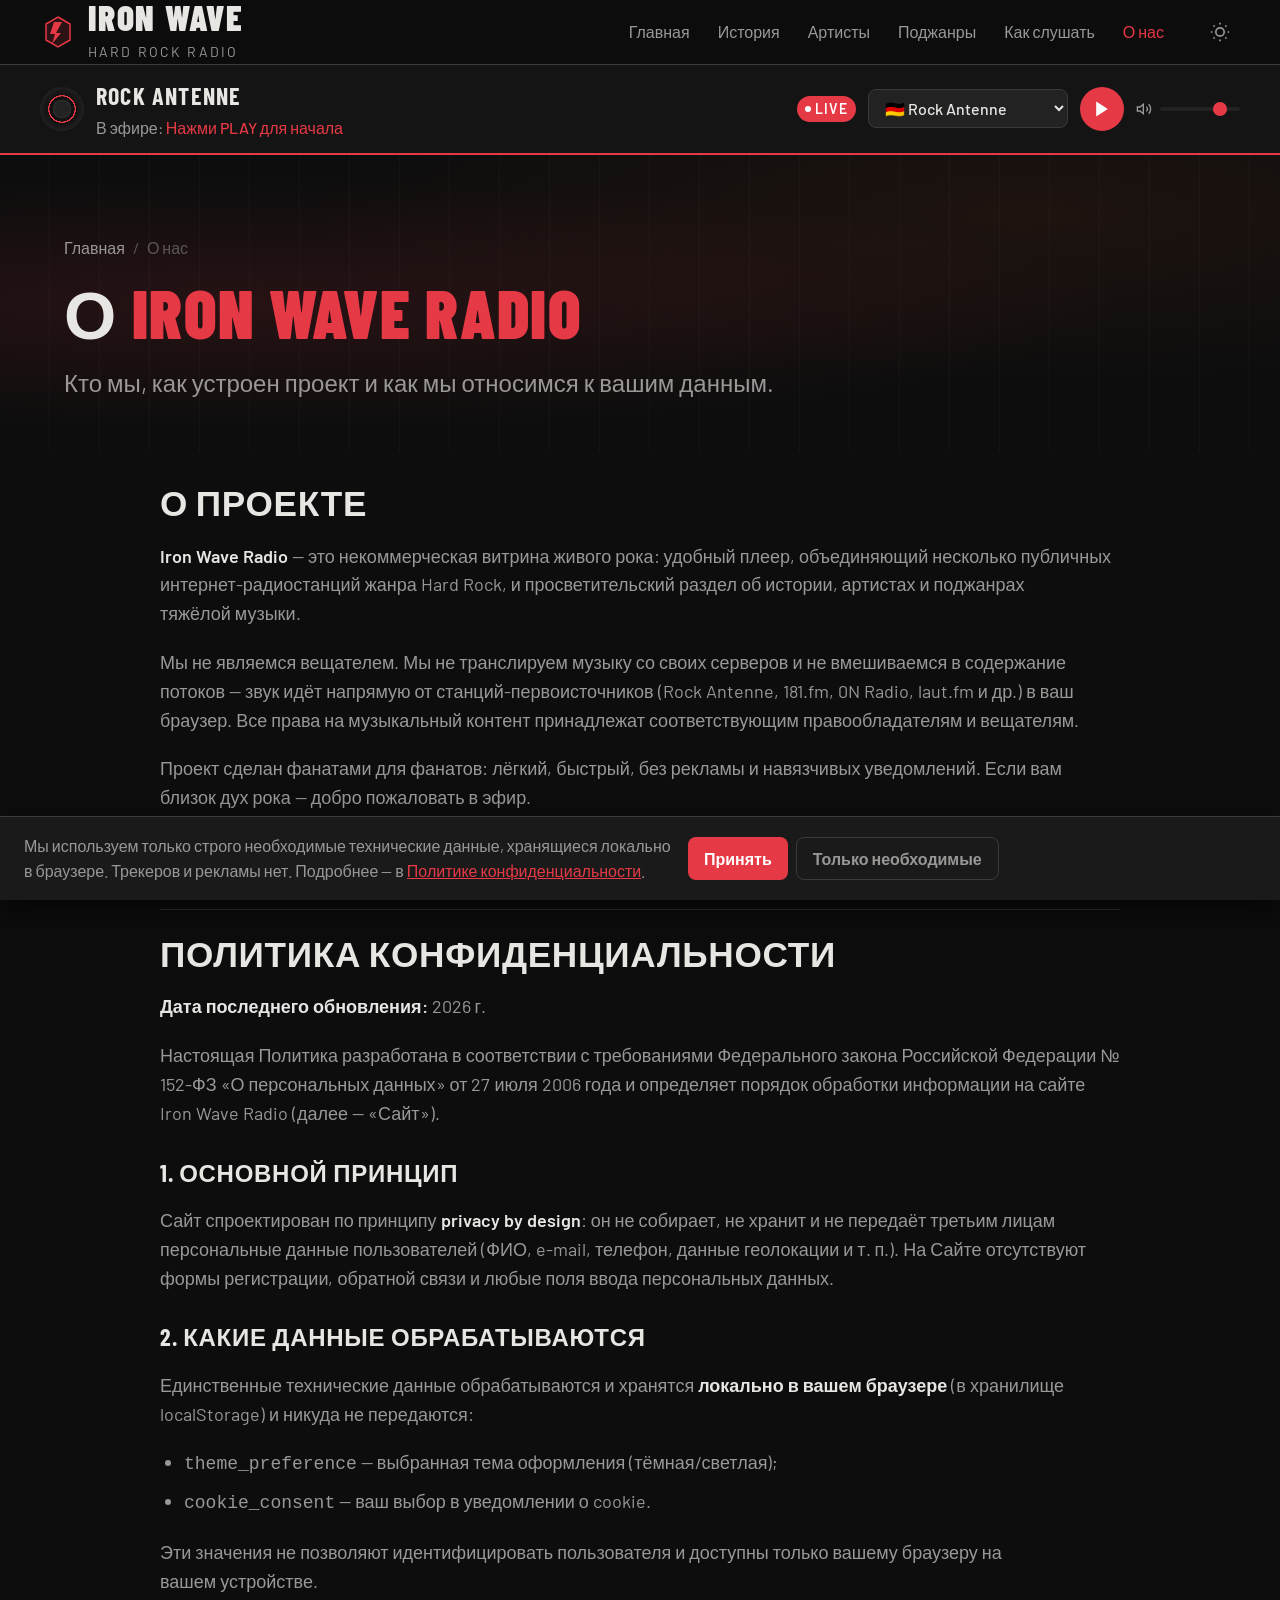
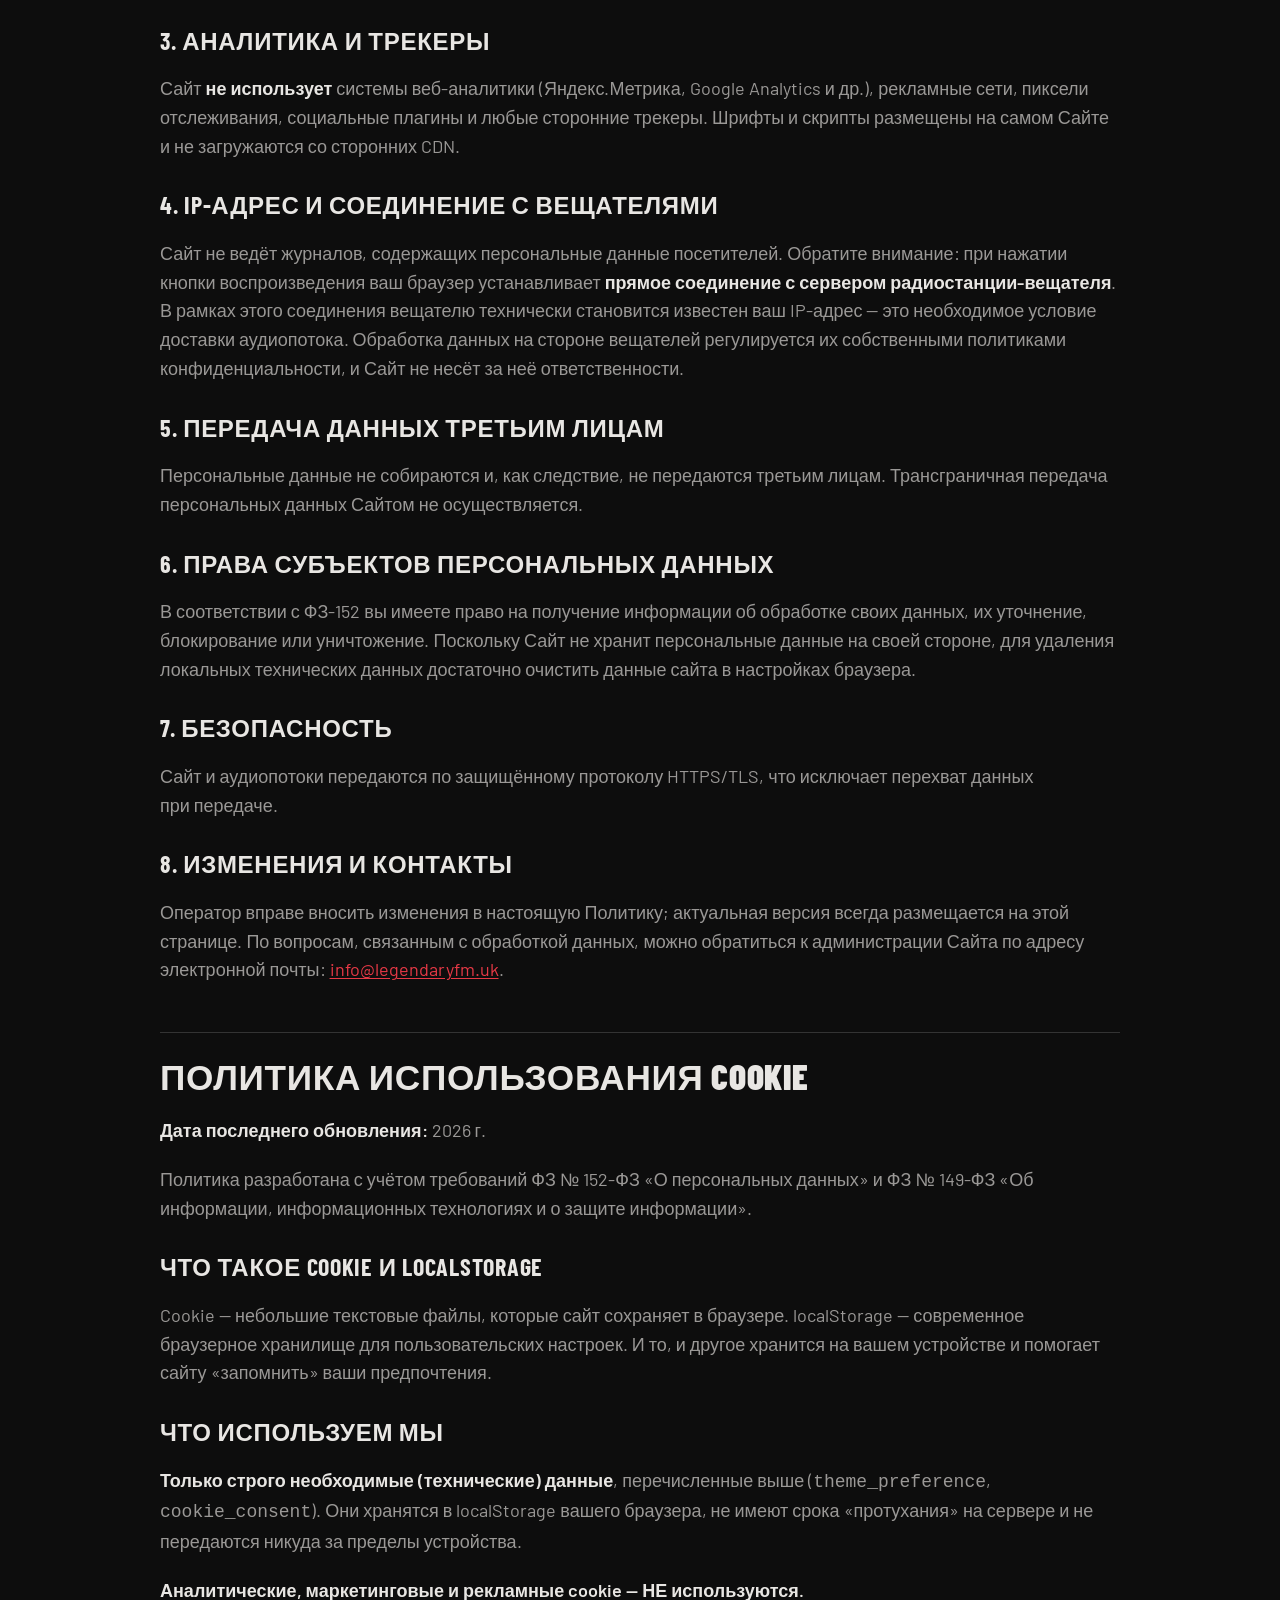
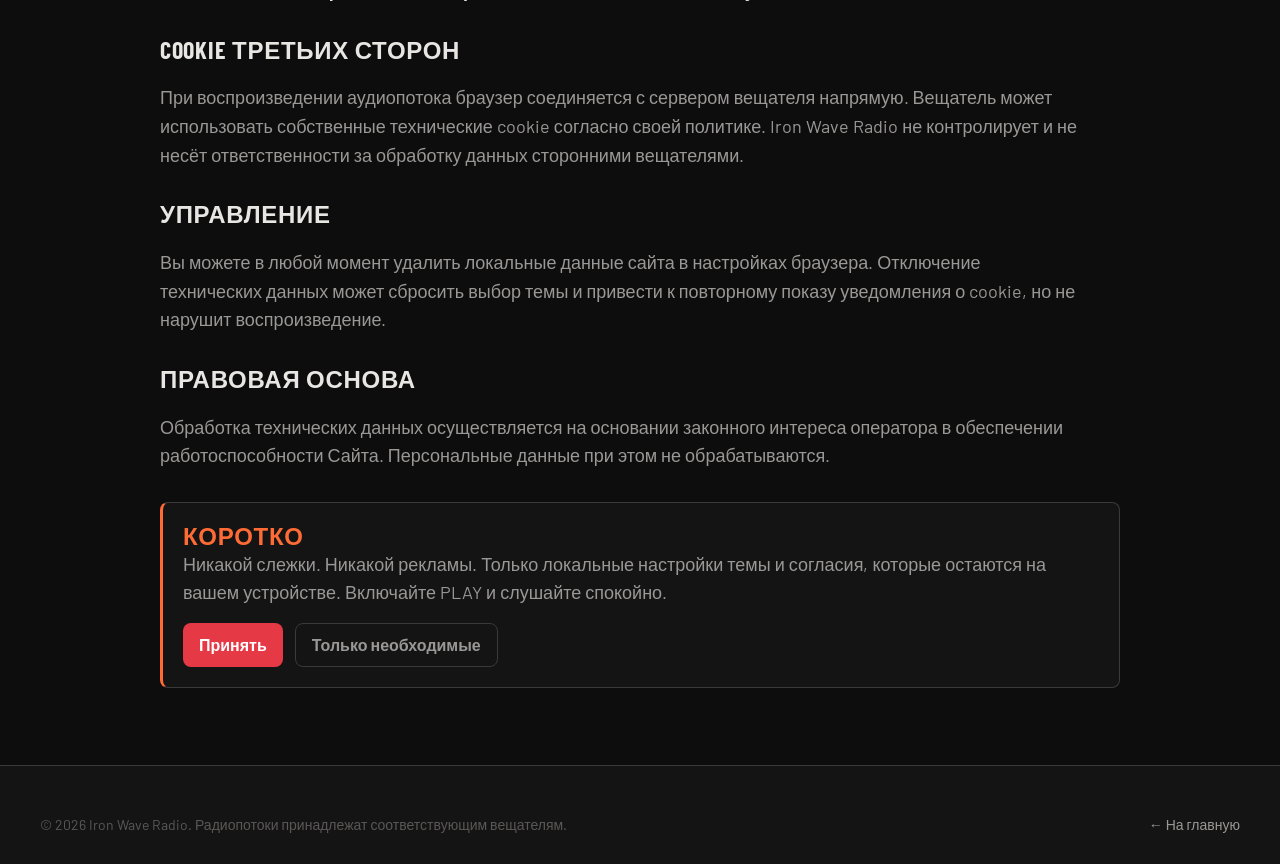
==== commit 368735ff: "Set production domain hardrock.legendaryfm.uk and contact email - robots.txt, sitemap.xml, canonical" ====
--- a/about.html
+++ b/about.html
@@ -5,7 +5,7 @@
   <meta name="viewport" content="width=device-width, initial-scale=1.0">
   <title>О радиостанции, конфиденциальность и cookies | Iron Wave Radio</title>
   <meta name="description" content="О проекте Iron Wave Radio, политика конфиденциальности по 152-ФЗ и политика использования cookie. Мы не собираем персональные данные и не используем трекеры.">
-  <link rel="canonical" href="/about.html">
+  <link rel="canonical" href="https://hardrock.legendaryfm.uk/about.html">
   <link rel="icon" type="image/svg+xml" href="data:image/svg+xml,%3Csvg xmlns='http://www.w3.org/2000/svg' viewBox='0 0 32 32'%3E%3Crect width='32' height='32' fill='%23111'/%3E%3Cpath d='M6 8 L6 24 L10 24 L10 17 L16 17 L16 24 L20 24 L20 8 L16 8 L16 14 L10 14 L10 8 Z' fill='%23e63946'/%3E%3Cpath d='M22 8 L22 24 L26 24 L26 8 Z' fill='%23e63946'/%3E%3C/svg%3E">
   <link rel="stylesheet" href="assets/fonts.css">
   <link rel="stylesheet" href="assets/styles.css">
@@ -101,6 +101,7 @@
         <p><strong>Iron Wave Radio</strong> — это некоммерческая витрина живого рока: удобный плеер, объединяющий несколько публичных интернет-радиостанций жанра Hard Rock, и просветительский раздел об истории, артистах и поджанрах тяжёлой музыки.</p>
         <p>Мы не являемся вещателем. Мы не транслируем музыку со своих серверов и не вмешиваемся в содержание потоков — звук идёт напрямую от станций-первоисточников (Rock Antenne, 181.fm, 0N Radio, laut.fm и др.) в ваш браузер. Все права на музыкальный контент принадлежат соответствующим правообладателям и вещателям.</p>
         <p>Проект сделан фанатами для фанатов: лёгкий, быстрый, без рекламы и навязчивых уведомлений. Если вам близок дух рока — добро пожаловать в эфир.</p>
+        <p><strong>Связь:</strong> <a href="mailto:info@legendaryfm.uk">info@legendaryfm.uk</a> — пишите по любым вопросам о проекте, потоках или сотрудничестве.</p>
 
         <h2 id="privacy">Политика конфиденциальности</h2>
         <p><strong>Дата последнего обновления:</strong> <span data-year>2025</span> г.</p>
@@ -133,7 +134,7 @@
         <p>Сайт и аудиопотоки передаются по защищённому протоколу HTTPS/TLS, что исключает перехват данных при передаче.</p>
 
         <h3>8. Изменения и контакты</h3>
-        <p>Оператор вправе вносить изменения в настоящую Политику; актуальная версия всегда размещается на этой странице. По вопросам, связанным с обработкой данных, можно обратиться к администрации Сайта по контактному адресу, указанному оператором при размещении Сайта.</p>
+        <p>Оператор вправе вносить изменения в настоящую Политику; актуальная версия всегда размещается на этой странице. По вопросам, связанным с обработкой данных, можно обратиться к администрации Сайта по адресу электронной почты: <a href="mailto:info@legendaryfm.uk">info@legendaryfm.uk</a>.</p>
 
         <h2 id="cookies">Политика использования Cookie</h2>
         <p><strong>Дата последнего обновления:</strong> <span data-year>2025</span> г.</p>
